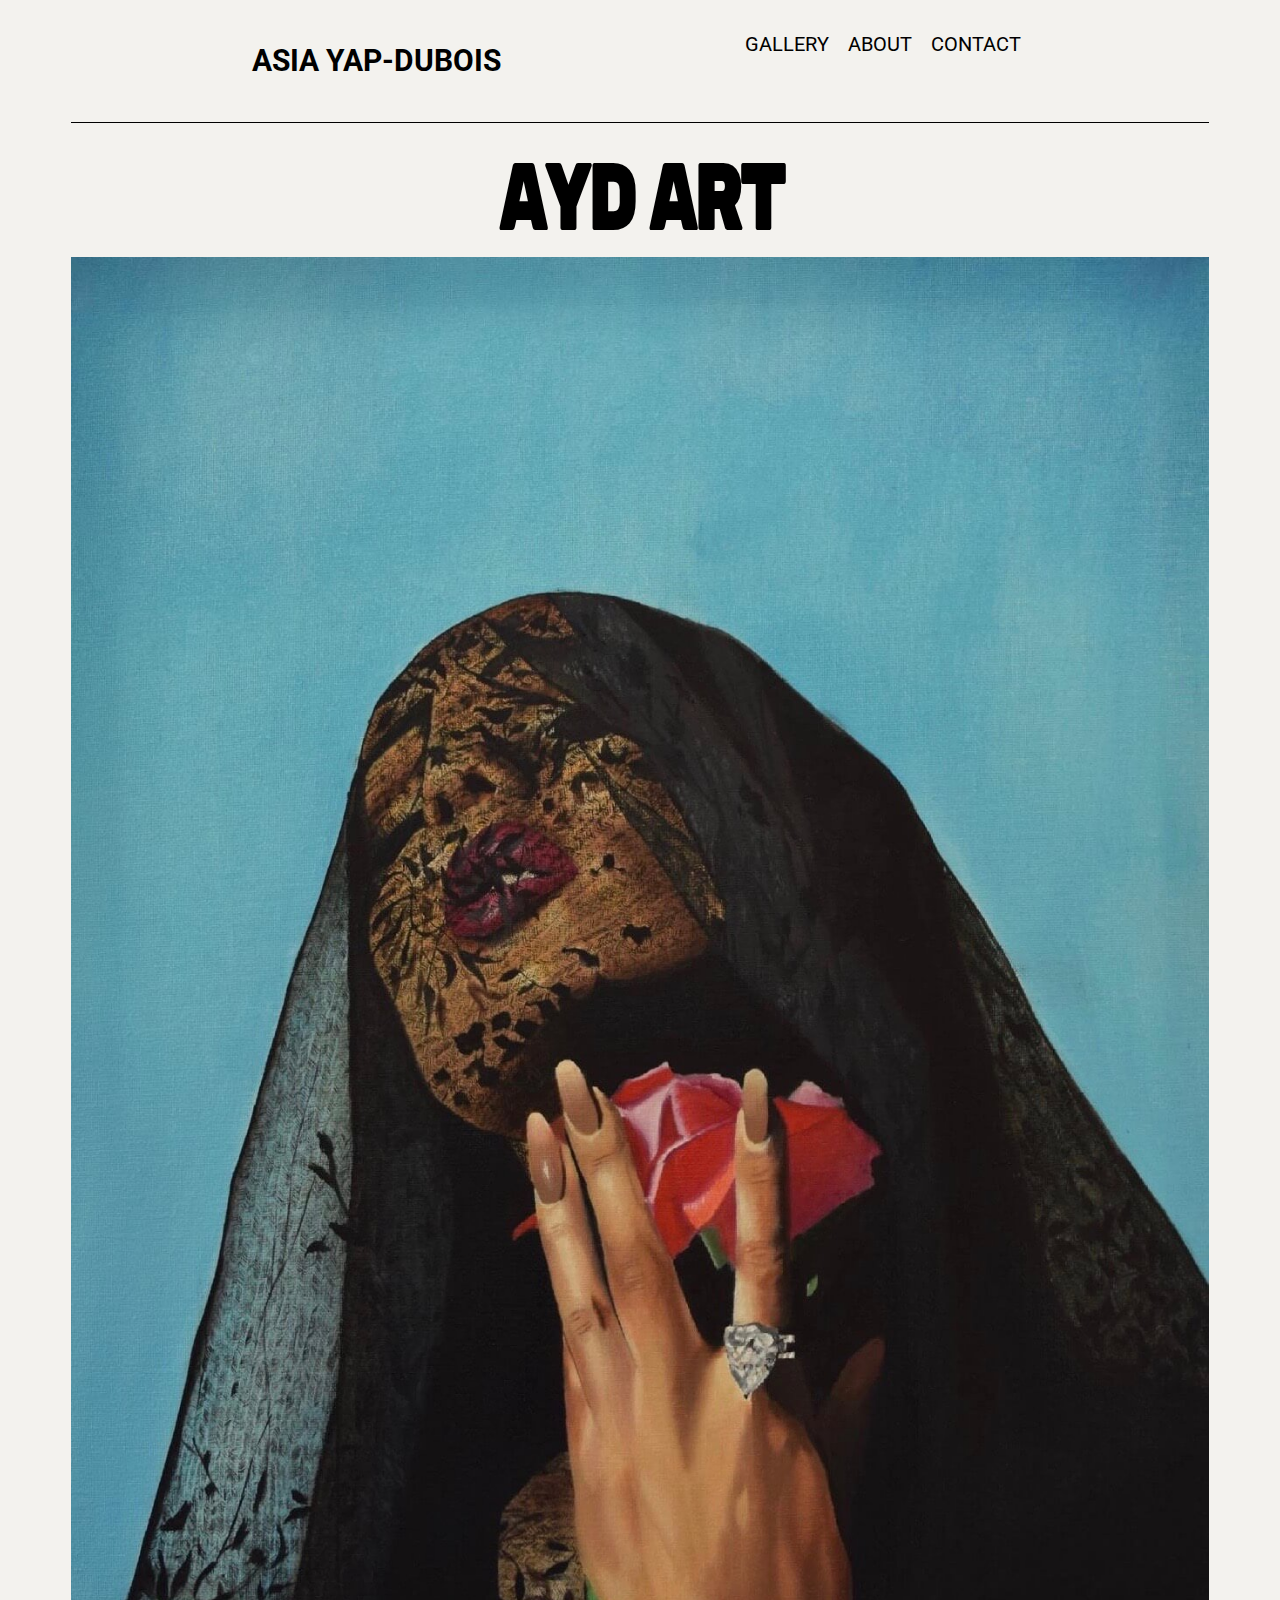
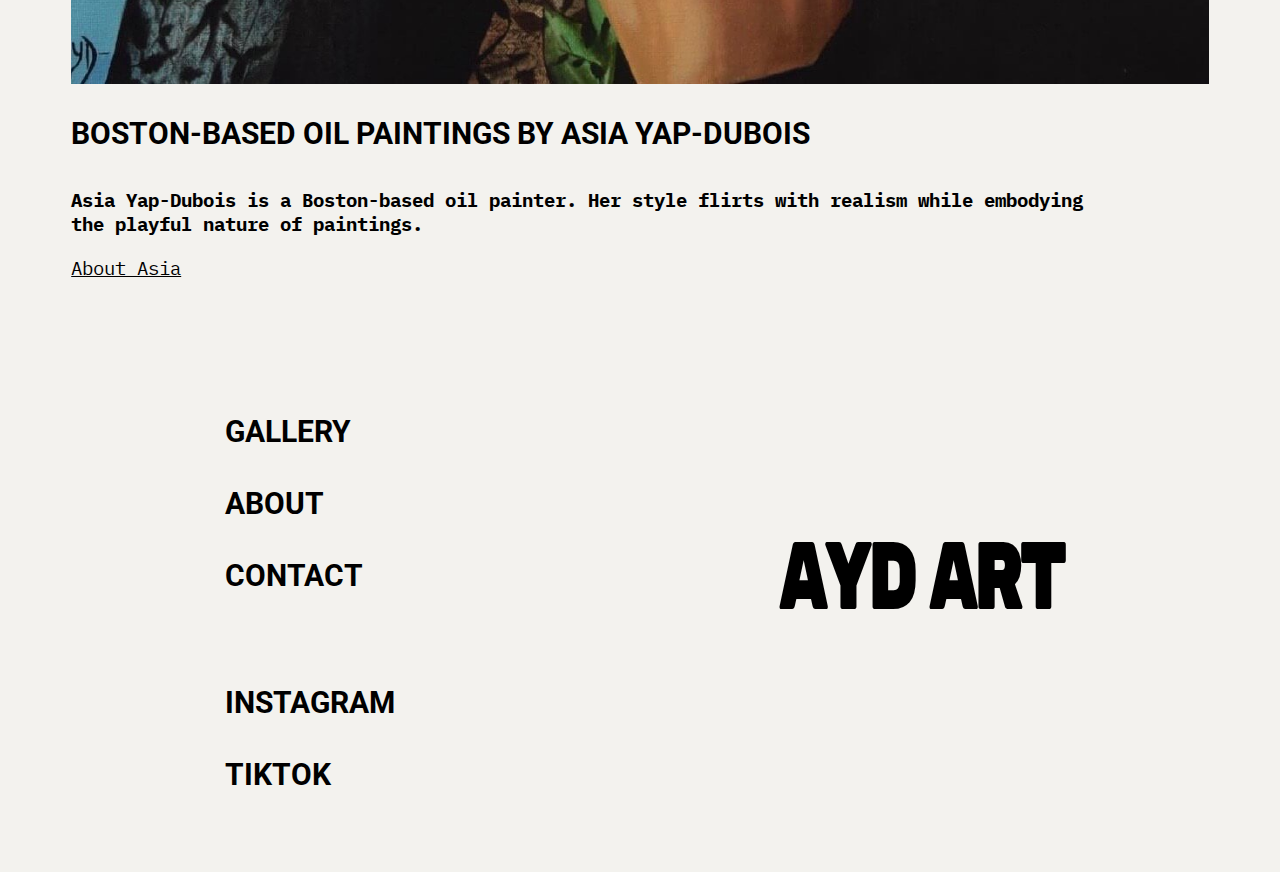
==== index.html @ 94096831 "Changes to font in about section" ====
<!doctype html>
<html class="no-js" lang="">

<head>
  <meta charset="utf-8">
  <title></title>
  <meta name="description" content="">
  <meta name="viewport" content="width=device-width, initial-scale=1">

  <meta property="og:title" content="">
  <meta property="og:type" content="">
  <meta property="og:url" content="">
  <meta property="og:image" content="">

  <link rel="icon" href="/favicon.ico" sizes="any">
  <link rel="icon" href="/icon.svg" type="image/svg+xml">
  <link rel="apple-touch-icon" href="icon.png">

  <link rel="stylesheet" href="css/normalize.css">
  <link rel="stylesheet" href="css/style.css">

  <link rel="manifest" href="site.webmanifest">
  <meta name="theme-color" content="#fafafa">

  <link rel="preconnect" href="https://fonts.googleapis.com">
  <link rel="preconnect" href="https://fonts.gstatic.com" crossorigin>
  <link
    href="https://fonts.googleapis.com/css2?family=Alata&family=IBM+Plex+Mono:wght@200&family=Nunito+Sans&family=Open+Sans&family=Roboto:wght@300&family=Rubik+Mono+One&family=Stint+Ultra+Expanded&display=swap"
    rel="stylesheet">
</head>

<body>

  <!-- HEADER CONTENT -->

  <header>
    <div class="content-wrapper">
      <div class="header-left">
        <h1>
          <a href="index.html">Asia Yap-Dubois</a>
        </h1>
      </div>
      <div class="header-right">
        <nav>
          <ul>
            <li>
              <a href="gallery/index.html">Gallery</a>
            </li>
            <li>
              <a href="about/index.html">About</a> <!-- HIGHLIGHT THE PAGE IT'S ON-->
            </li>
            <li>
              <a href="contact/index.html">Contact</a>
            </li>
          </ul>
        </nav>
      </div>
    </div>
  </header>

  <!------ MAIN CONTENT -------------->
  <main>
    <section class="about">
      <div class="content-wrapper">
        <h2 class="title">AYD ART</h2>

        <div id="avatar" class="container">
          <img class="main art piece" src="./img/veiled woman.jpg" alt="painting of Veiled Woman">
        </div>
        <div id="about-section">
          <p class="about-me">Boston-based oil paintings by Asia Yap-Dubois</p>
          <h3 class="background-info">Asia Yap-Dubois is a Boston-based oil painter. Her style flirts with realism while
            embodying the
            playful nature of paintings.</h3>
          <a></a> <!---ADD LINK TO ABOUT SECTION-->
          <span>About Asia</span>
        </div>
      </div>
    </section>
  </main>

  <!------ FOOTER CONTENT ------->

  <footer>
    <div class="content-wrapper">

      <section id="connect">
        <div class="content-wrapper">
          <div class="footer-left">
            <p><a href="gallery/index.html">gallery</a></p>
            <p><a href="about/index.html">about</a></p>
            <p><a href="contact/index.html">contact</a></p>
          </div>
        </div>
        <div class="content-wrapper">
          <div class="footer-right">
            <p><a href="">instagram</a></p>
            <p><a href="">tiktok</a></p>
          </div>
        </div>
    </div>
    </section>
    </div>

    <section class="footer-title">
      <h2>AYD ART</h2>
    </section>
  </footer>


  <script src="js/app.js"></script>

</body>

</html>
---- css/style.css ----
/*! HTML5 Boilerplate v8.0.0 | MIT License | https://html5boilerplate.com/ */

/* main.css 3.0.0 | MIT License | https://github.com/h5bp/main.css#readme */
/*
 * What follows is the result of much research on cross-browser styling.
 * Credit left inline and big thanks to Nicolas Gallagher, Jonathan Neal,
 * Kroc Camen, and the H5BP dev community and team.
 */

/* ==========================================================================
   Base styles: opinionated defaults
   ========================================================================== */

html {
  color: #222;
  font-size: 1em;
  line-height: 1.4;
}

/*
 * Remove text-shadow in selection highlight:
 * https://twitter.com/miketaylr/status/12228805301
 *
 * Customize the background color to match your design.
 */

::-moz-selection {
  background: #b3d4fc;
  text-shadow: none;
}

::selection {
  background: #b3d4fc;
  text-shadow: none;
}

/*
 * A better looking default horizontal rule
 */

hr {
  display: block;
  height: 1px;
  border: 0;
  border-top: 1px solid #ccc;
  margin: 1em 0;
  padding: 0;
}

/*
 * Remove the gap between audio, canvas, iframes,
 * images, videos and the bottom of their containers:
 * https://github.com/h5bp/html5-boilerplate/issues/440
 */

audio,
canvas,
iframe,
img,
svg,
video {
  vertical-align: middle;
}

/*
 * Remove default fieldset styles.
 */

fieldset {
  border: 0;
  margin: 0;
  padding: 0;
}

/*
 * Allow only vertical resizing of textareas.
 */

textarea {
  resize: vertical;
}

/* ==========================================================================

/* ----------------------- GENERAL STYLES ----------------------- */

html {
  font-size: 16px;
  background-color: #F3F2EE;
}

body {
  font-family: "Roboto", sans-serif;
  color: #000000;
  font-size: 1.25em;
  text-align: left;
}

ul,
ol {
  list-style-type: none;
  margin: 0;
  padding: 0;
  text-transform: uppercase;
}


a {
  color: #000000;
  text-decoration: none;
}

h1 {
  font-family: "Roboto", sans-serif;
  font-size: 1.5em;
  text-transform: uppercase;

}

h2 {
  font-family: "Rubik mono one", sans-serif;
  font-size: 3em;
  font-weight: 400;
  text-transform: uppercase;
  letter-spacing: -.10em;
  word-spacing: -.5em;
  margin: 0;
  transform: scale(1, 1.6);
}

p {
  font-family: "Roboto", sans-serif;
  font-size: 1.5em;
  text-transform: uppercase;
  font-weight:bold;
}

h3 {
  font-family: "IBM Plex Mono", sans-serif;
  line-height: 1.285em;
  font-size: .95em;
}

span {
  font-family: "IBM Plex Mono", sans-serif;
  line-height: 1.285em;
  font-size: .95em;
  text-decoration: underline;
}

img {
  width: 100%;
}

.content-wrapper {
  width: 90%;
  margin: 0px 0px;
}


/* ----------------------- Base Header - Footer STYLES ----------------------- */

header,
footer {
  display: flex;
  justify-content: space-between;
  align-items: center;
}

header {
  margin: 20px 0px;
}

header .content-wrapper {
  display: flex;
  justify-content: space-around;
  flex-wrap: wrap;
  width: 80%;
  margin: 0px auto;
}

.header-right ul {
  margin: .5em 0 .5em 0;
  text-align: center;
  font-size: 1em;
}

.header-right li {
  display: inline;
}

.header-right a {
  display: inline-block;
  padding: 0px 7px;
}

.header-right a:hover {
  cursor: pointer;
  padding: 10px 20px;
  text-decoration: overline;
}

footer {
  padding: 16px 0;
  margin-bottom: 30px;
}

footer .content-wrapper {
  display: flex;
  justify-content: space-evenly;
  flex-wrap: nowrap;
  width: 80%;
  margin: 25px auto 0 auto;
}

.footer-left ul {
  margin: 1em 0 .5em 0;
  text-align: center;
  font-size: 1.25em;
}

.footer-left a {
  padding: 20px 20px;
}

.footer-left a:hover {
  cursor: pointer;
  padding: 20px 20px;
  text-decoration: overline;
}

.footer-right ul {
  margin: 1em 0 .5em 0;
  text-align: center;
  font-size: 1.25em;
}

.footer-right a {
  padding: 20px 20px;
}

.footer-right a:hover {
  cursor: pointer;
  padding: 20px 20px;
  text-decoration: overline;
}

.footer-title {
  width: 100%;
  flex-wrap: nowrap;
  display: flex;
  justify-content: space-around;
}

/************* MOBILE STYLES*********/

.about .content-wrapper {
  width: 90%;
  display: flex;
  flex-wrap: wrap;
  margin: 0px auto;
  padding: 20px 0px;
  border-top: 1.75px solid black;
}

.about .title {
  padding: 15px 0px;
  margin: 0 auto;
}

#about-section {
  width: 90%;
  display: flex;
  justify-content: flex-start;
  flex-wrap: wrap;
  padding: 15px 0px;
}

.about-me {
  margin: 0px auto;
  padding: 20px 0px;
  line-height: 30px;
  text-align: left;
  width: 100%;
}

/************* MOBILE - GALLERY - STYLES*********/

/************* MOBILE - ABOUT - STYLES*********/

/************* MOBILE - CONTACT - STYLES*********/










/* ==========================================================================
   Helper classes
   ========================================================================== */

/*
 * Hide visually and from screen readers
 */

.hidden,
[hidden] {
  display: none !important;
}

/*
 * Hide only visually, but have it available for screen readers:
 * https://snook.ca/archives/html_and_css/hiding-content-for-accessibility
 *
 * 1. For long content, line feeds are not interpreted as spaces and small width
 *    causes content to wrap 1 word per line:
 *    https://medium.com/@jessebeach/beware-smushed-off-screen-accessible-text-5952a4c2cbfe
 */

.visually-hidden {
  border: 0;
  clip: rect(0, 0, 0, 0);
  height: 1px;
  margin: -1px;
  overflow: hidden;
  padding: 0;
  position: absolute;
  white-space: nowrap;
  width: 1px;
  /* 1 */
}

/*
 * Extends the .visually-hidden class to allow the element
 * to be focusable when navigated to via the keyboard:
 * https://www.drupal.org/node/897638
 */

.visually-hidden.focusable:active,
.visually-hidden.focusable:focus {
  clip: auto;
  height: auto;
  margin: 0;
  overflow: visible;
  position: static;
  white-space: inherit;
  width: auto;
}

/*
 * Hide visually and from screen readers, but maintain layout
 */

.invisible {
  visibility: hidden;
}

/*
 * Clearfix: contain floats
 *
 * The use of `table` rather than `block` is only necessary if using
 * `::before` to contain the top-margins of child elements.
 */

.clearfix::before,
.clearfix::after {
  content: "";
  display: table;
}

.clearfix::after {
  clear: both;
}

/* ==========================================================================
   EXAMPLE Media Queries for Responsive Design.
   These examples override the primary ('mobile first') styles.
   Modify as content requires.
   ========================================================================== */


/************************** TABLET STYLES****************************/
@media only screen and (min-width: 768px) {


  /************* TABLET - GALLERY - STYLES*********/

  /************* TABLET - ABOUT - STYLES*********/

  /************* TABLET - CONTACT - STYLES*********/

}

/************************** DESKTOP STYLES****************************/
@media only screen and (min-width: 1200px) {

  .header-right {
    display: inline;
    /* Display icons for desktop */

  }

  /************* DESKTOP - GALLERY - STYLES*********/

  /************* DESKTOP - ABOUT - STYLES*********/

  /************* DESKTOP - CONTACT - STYLES*********/

}

/* ==========================================================================
   Print styles.
   Inlined to avoid the additional HTTP request:
   https://www.phpied.com/delay-loading-your-print-css/
   ========================================================================== */

@media print {

  *,
  *::before,
  *::after {
    background: #fff !important;
    color: #000 !important;
    /* Black prints faster */
    box-shadow: none !important;
    text-shadow: none !important;
  }

  a,
  a:visited {
    text-decoration: underline;
  }

  a[href]::after {
    content: " (" attr(href) ")";
  }

  abbr[title]::after {
    content: " (" attr(title) ")";
  }

  /*
   * Don't show links that are fragment identifiers,
   * or use the `javascript:` pseudo protocol
   */
  a[href^="#"]::after,
  a[href^="javascript:"]::after {
    content: "";
  }

  pre {
    white-space: pre-wrap !important;
  }

  pre,
  blockquote {
    border: 1px solid #999;
    page-break-inside: avoid;
  }

  tr,
  img {
    page-break-inside: avoid;
  }

  p,
  h2,
  h3 {
    orphans: 3;
    widows: 3;
  }

  h2,
  h3 {
    page-break-after: avoid;
  }
}
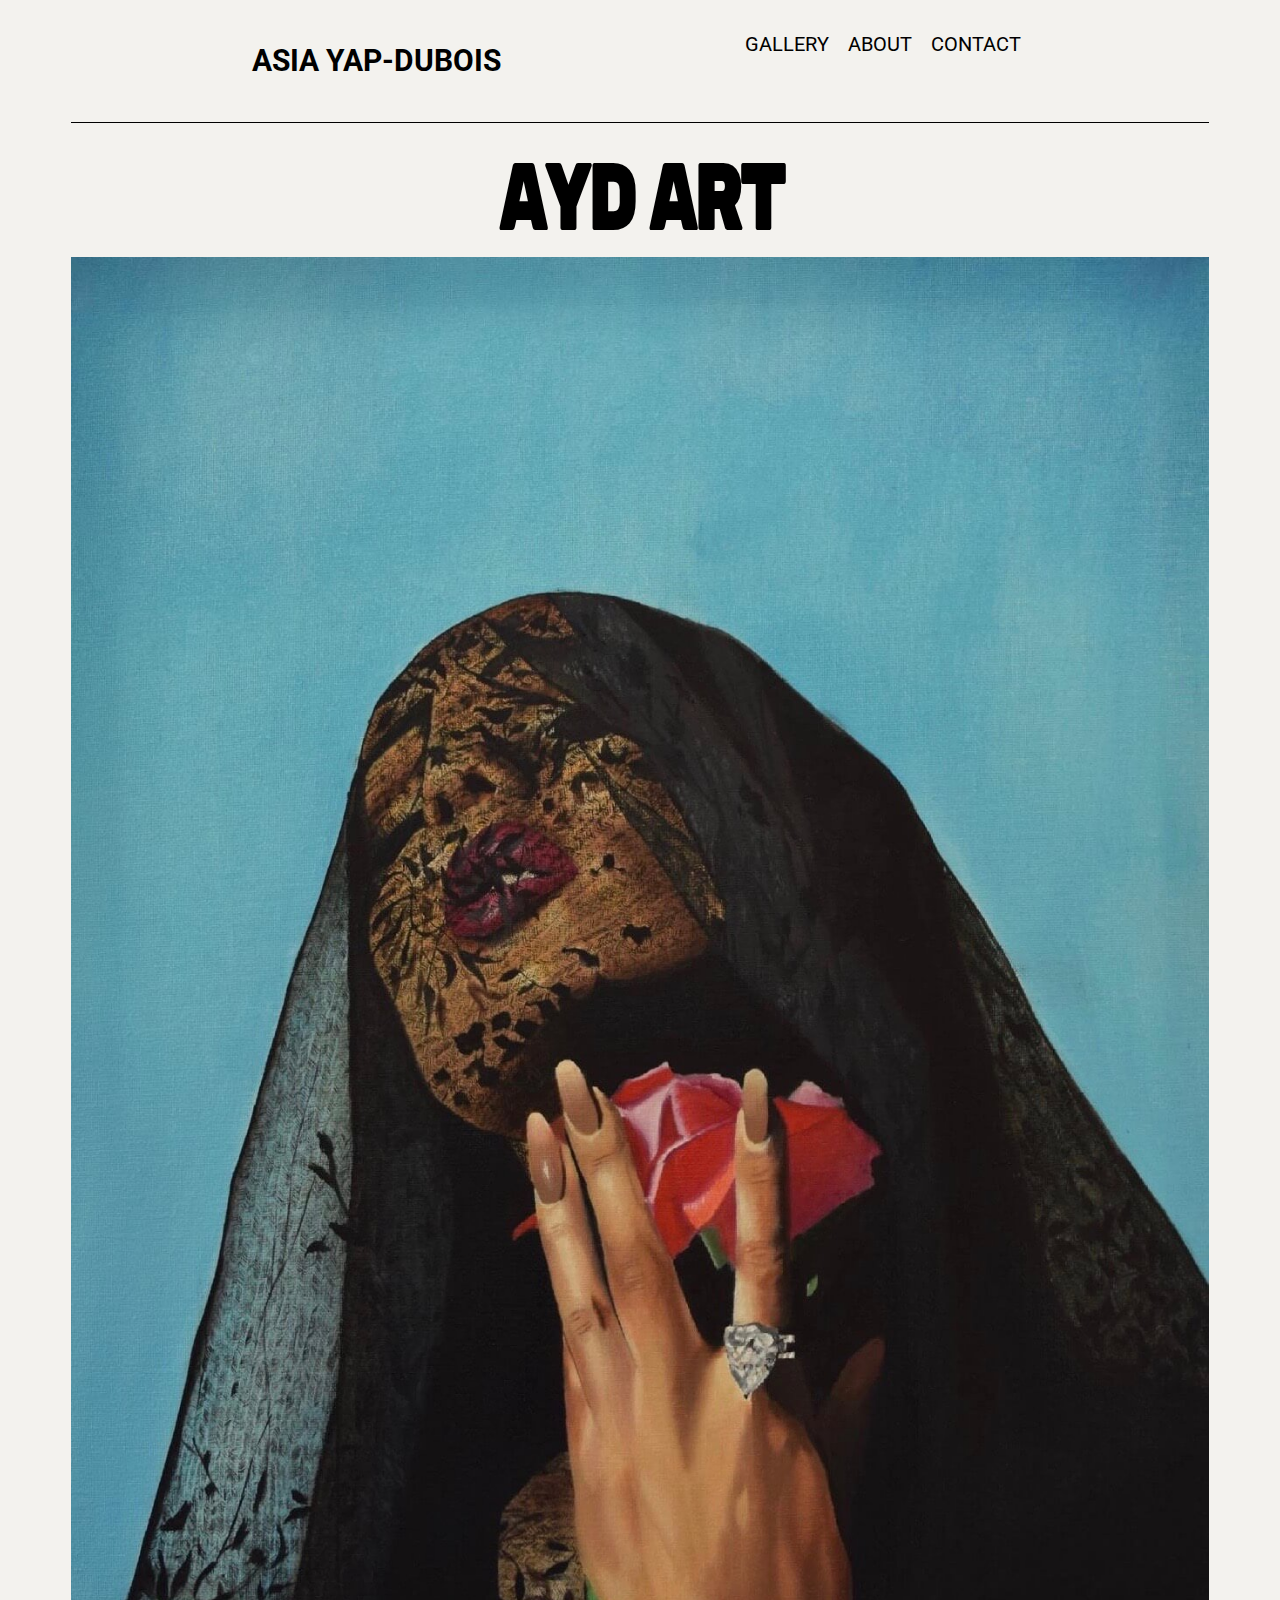
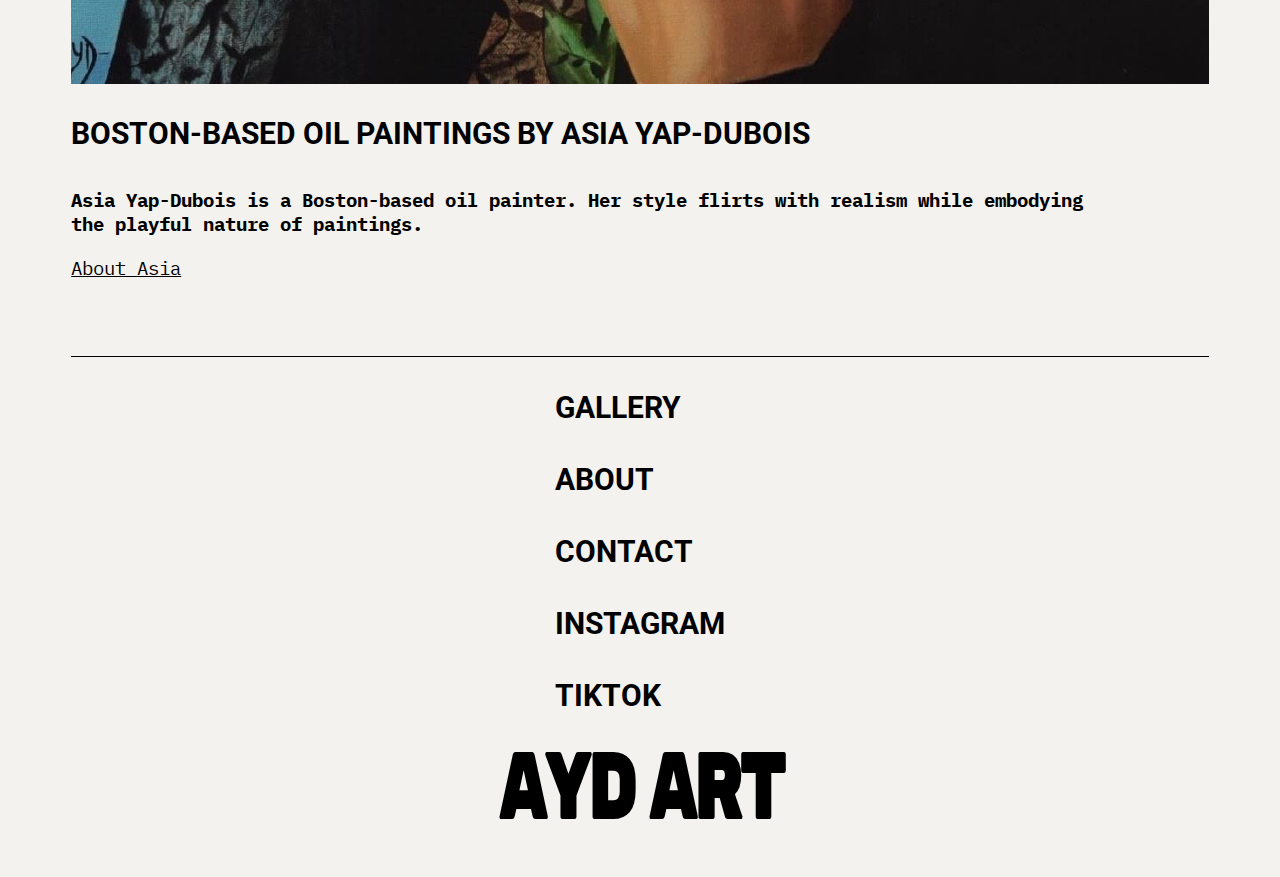
==== commit 2da13f00: "changed to footer css" ====
--- a/index.html
+++ b/index.html
@@ -85,14 +85,14 @@
     <div class="content-wrapper">
 
       <section id="connect">
-        <div class="content-wrapper">
+        <div class="bottom-nav">
           <div class="footer-left">
             <p><a href="gallery/index.html">gallery</a></p>
             <p><a href="about/index.html">about</a></p>
             <p><a href="contact/index.html">contact</a></p>
           </div>
         </div>
-        <div class="content-wrapper">
+        <div class="bottom-nav">
           <div class="footer-right">
             <p><a href="">instagram</a></p>
             <p><a href="">tiktok</a></p>
--- a/css/style.css
+++ b/css/style.css
@@ -160,13 +160,6 @@
 
 /* ----------------------- Base Header - Footer STYLES ----------------------- */
 
-header,
-footer {
-  display: flex;
-  justify-content: space-between;
-  align-items: center;
-}
-
 header {
   margin: 20px 0px;
 }
@@ -203,14 +196,17 @@
 footer {
   padding: 16px 0;
   margin-bottom: 30px;
+
 }
 
 footer .content-wrapper {
   display: flex;
-  justify-content: space-evenly;
-  flex-wrap: nowrap;
-  width: 80%;
+  justify-content: space-around;
+  flex-wrap: wrap;
+  width: 90%;
   margin: 25px auto 0 auto;
+  border-top: 1.75px solid black;
+
 }
 
 .footer-left ul {
@@ -283,6 +279,8 @@
   text-align: left;
   width: 100%;
 }
+
+
 
 /************* MOBILE - GALLERY - STYLES*********/
 
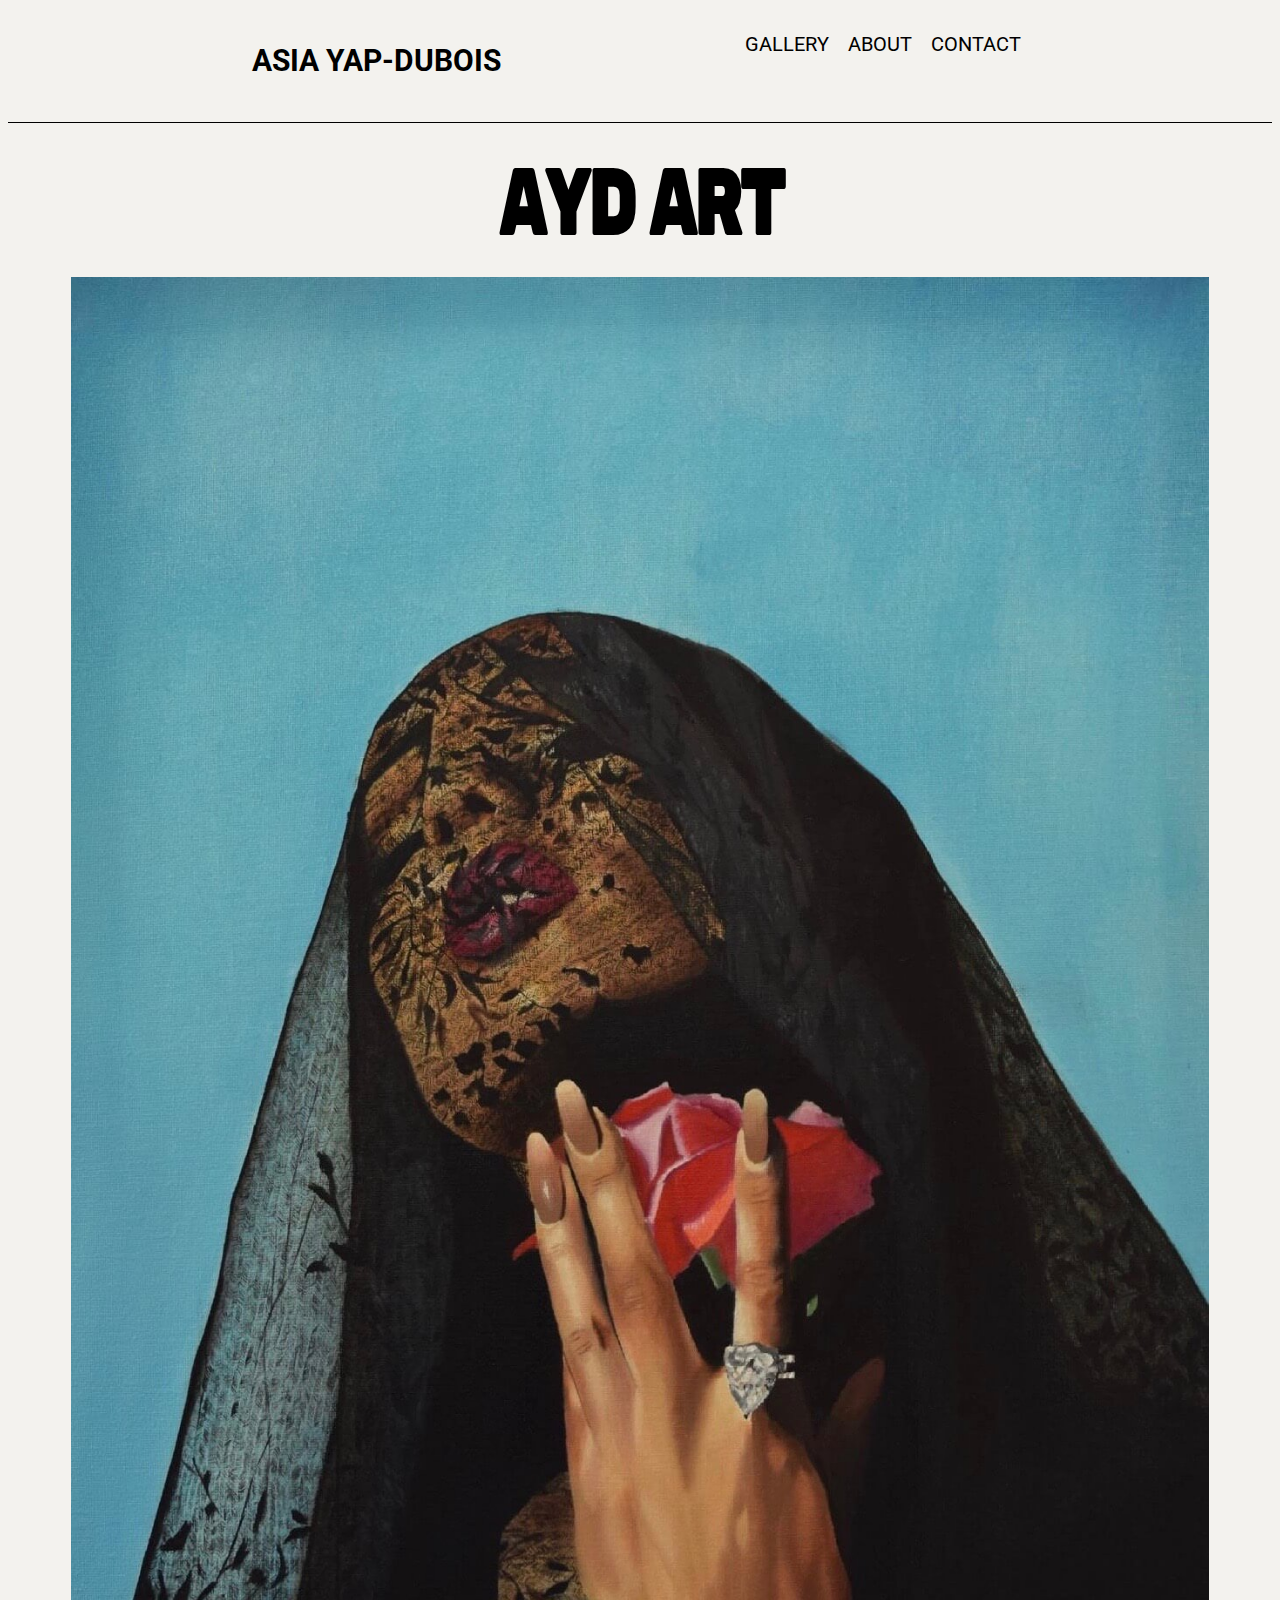
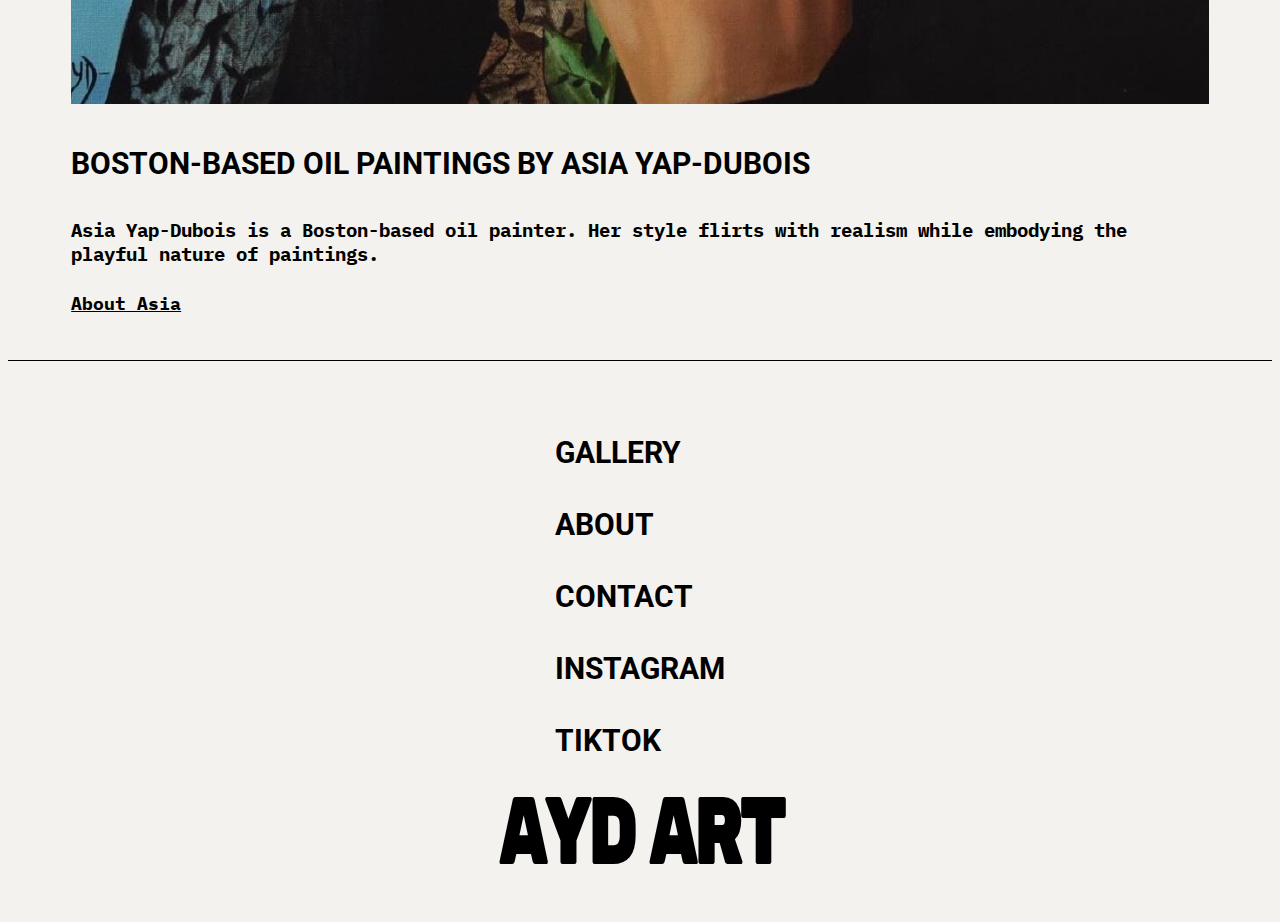
==== commit dc69647d: "Edited main page in html and css" ====
--- a/index.html
+++ b/index.html
@@ -70,10 +70,9 @@
         <div id="about-section">
           <p class="about-me">Boston-based oil paintings by Asia Yap-Dubois</p>
           <h3 class="background-info">Asia Yap-Dubois is a Boston-based oil painter. Her style flirts with realism while
-            embodying the
-            playful nature of paintings.</h3>
-          <a></a> <!---ADD LINK TO ABOUT SECTION-->
-          <span>About Asia</span>
+            embodying the playful nature of paintings.<br>
+            <br><a href="about/index.html"><span>About Asia</span></a>
+          </h3>
         </div>
       </div>
     </section>
--- a/css/style.css
+++ b/css/style.css
@@ -104,7 +104,6 @@
   text-transform: uppercase;
 }
 
-
 a {
   color: #000000;
   text-decoration: none;
@@ -114,7 +113,6 @@
   font-family: "Roboto", sans-serif;
   font-size: 1.5em;
   text-transform: uppercase;
-
 }
 
 h2 {
@@ -132,7 +130,7 @@
   font-family: "Roboto", sans-serif;
   font-size: 1.5em;
   text-transform: uppercase;
-  font-weight:bold;
+  font-weight: bold;
 }
 
 h3 {
@@ -157,11 +155,11 @@
   margin: 0px 0px;
 }
 
-
 /* ----------------------- Base Header - Footer STYLES ----------------------- */
 
 header {
   margin: 20px 0px;
+  border-bottom: 1.75px solid black;
 }
 
 header .content-wrapper {
@@ -169,6 +167,7 @@
   justify-content: space-around;
   flex-wrap: wrap;
   width: 80%;
+  padding-bottom: 20px;
   margin: 0px auto;
 }
 
@@ -189,14 +188,14 @@
 
 .header-right a:hover {
   cursor: pointer;
-  padding: 10px 20px;
+  padding: 0px 7px;
   text-decoration: overline;
 }
 
 footer {
   padding: 16px 0;
   margin-bottom: 30px;
-
+  border-top: 1.75px solid black;
 }
 
 footer .content-wrapper {
@@ -205,8 +204,6 @@
   flex-wrap: wrap;
   width: 90%;
   margin: 25px auto 0 auto;
-  border-top: 1.75px solid black;
-
 }
 
 .footer-left ul {
@@ -252,24 +249,21 @@
 
 .about .content-wrapper {
   width: 90%;
-  display: flex;
-  flex-wrap: wrap;
   margin: 0px auto;
-  padding: 20px 0px;
-  border-top: 1.75px solid black;
 }
 
 .about .title {
-  padding: 15px 0px;
-  margin: 0 auto;
+  margin: 10px 0;
+  padding: 20px 0;
+  text-align: center;
 }
 
 #about-section {
-  width: 90%;
+  width: 100%;
   display: flex;
   justify-content: flex-start;
   flex-wrap: wrap;
-  padding: 15px 0px;
+  padding: 25px 0px;
 }
 
 .about-me {
@@ -279,6 +273,7 @@
   text-align: left;
   width: 100%;
 }
+
 
 
 
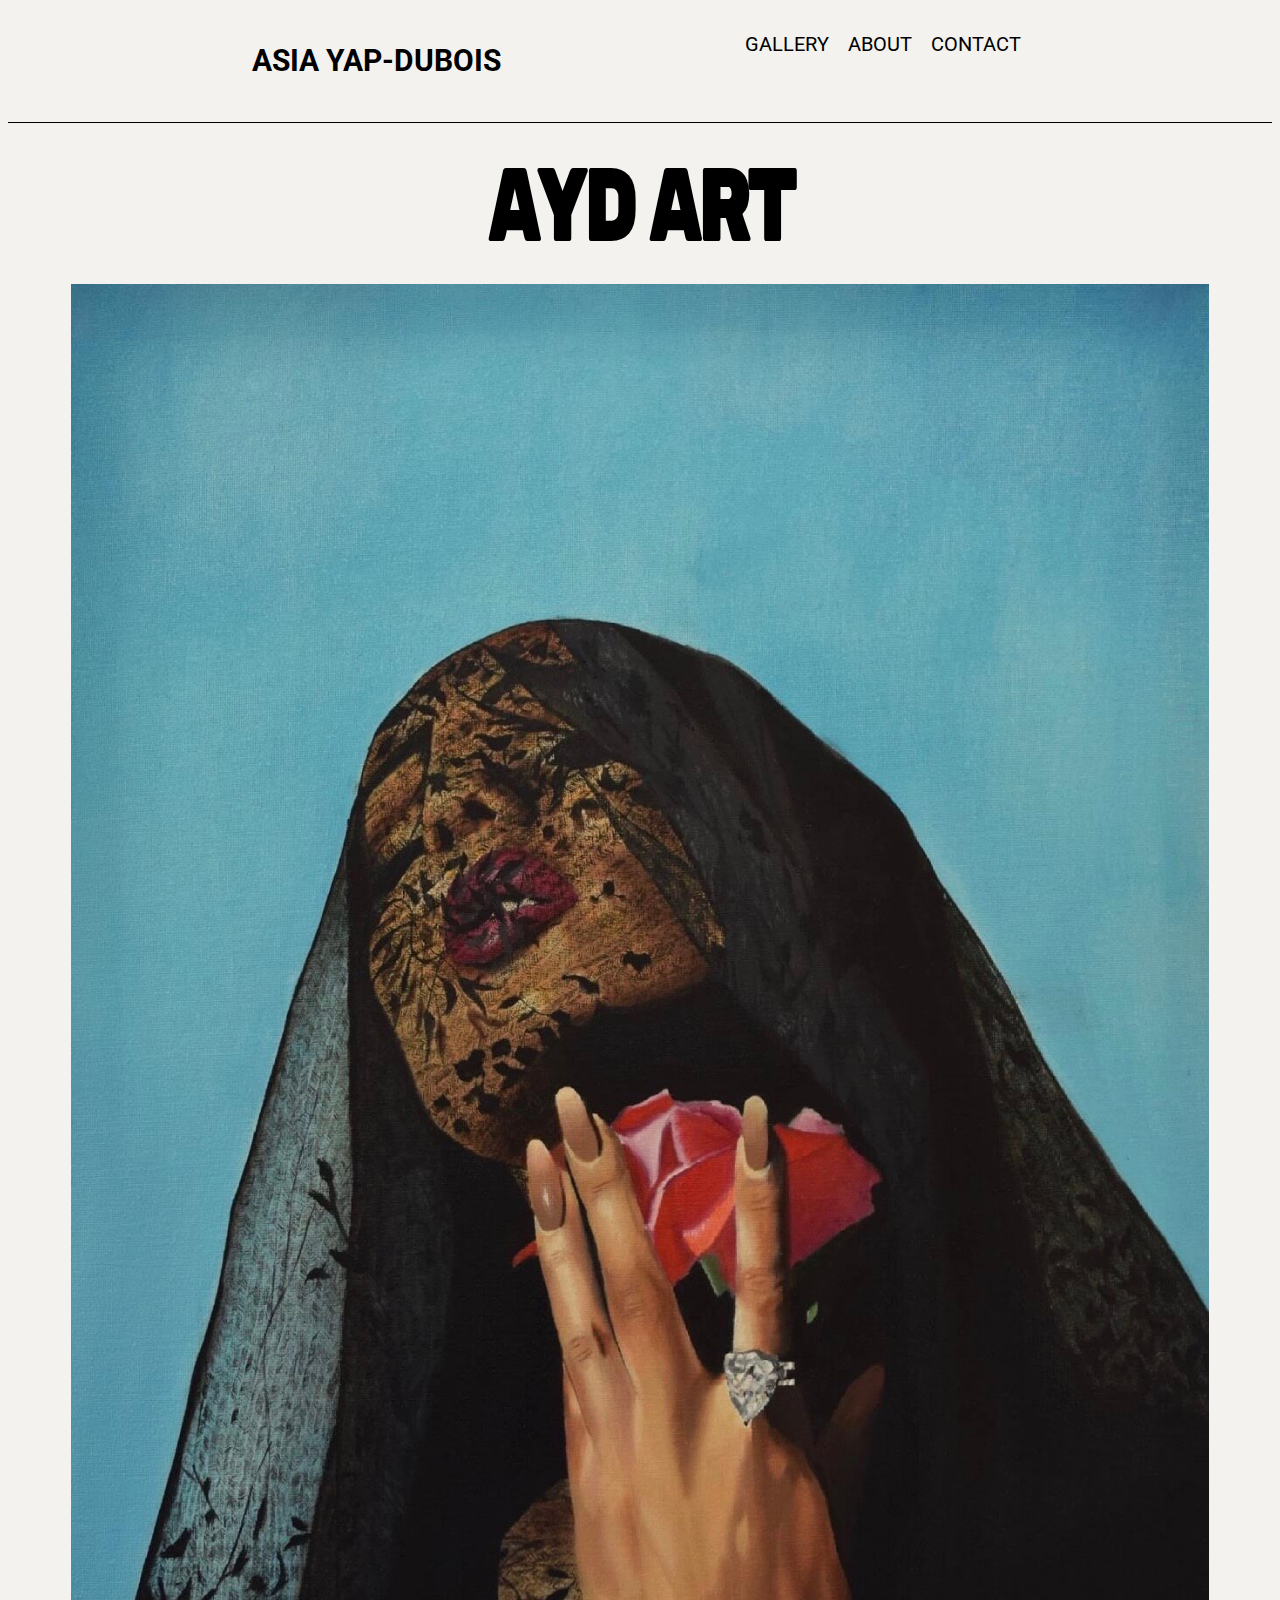
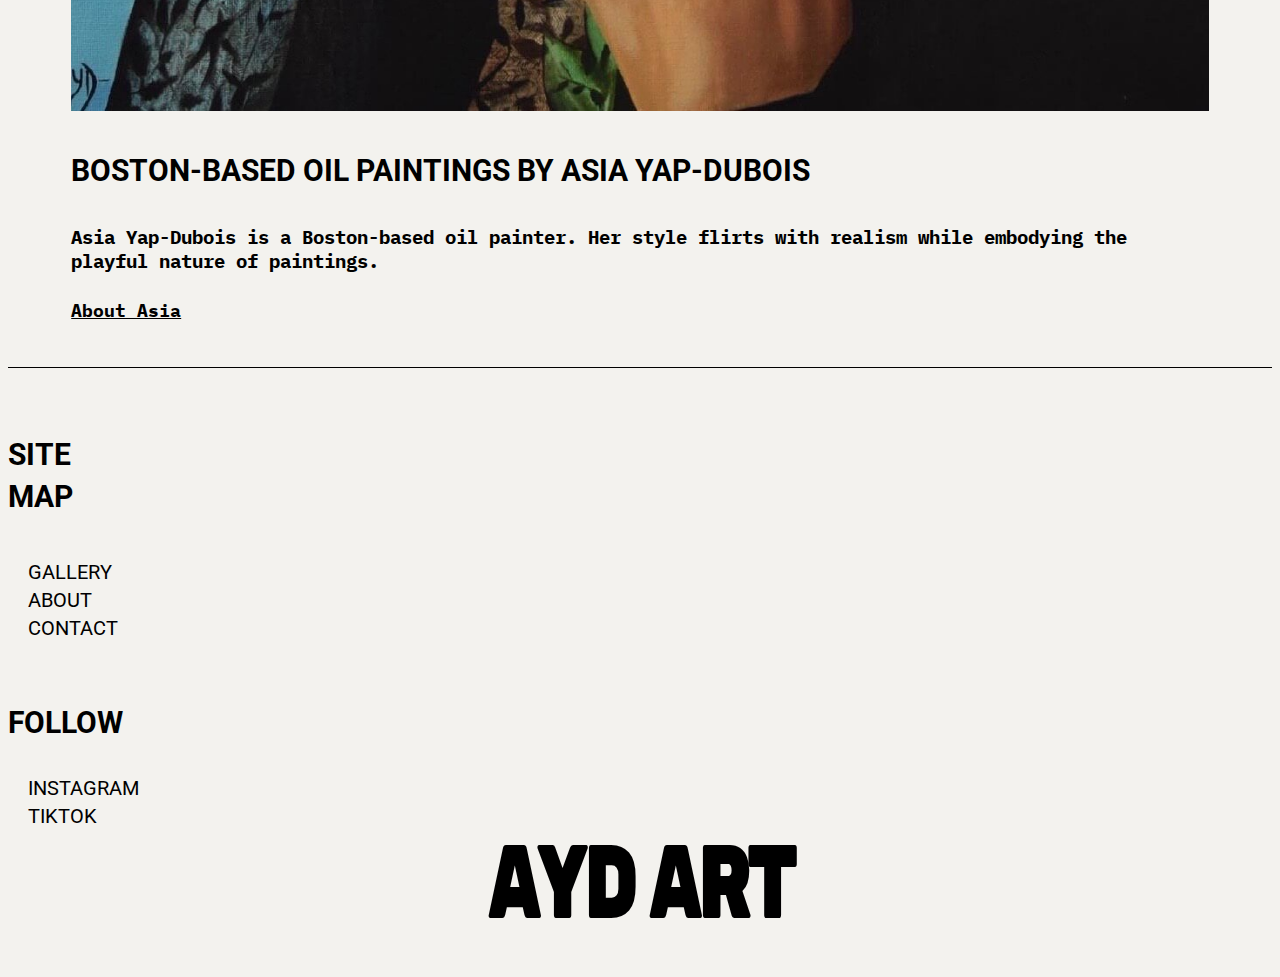
==== commit 0438efda: "Changes to footer in html and css" ====
--- a/index.html
+++ b/index.html
@@ -86,15 +86,31 @@
       <section id="connect">
         <div class="bottom-nav">
           <div class="footer-left">
-            <p><a href="gallery/index.html">gallery</a></p>
-            <p><a href="about/index.html">about</a></p>
-            <p><a href="contact/index.html">contact</a></p>
+            <p>Site Map</p>
+            <ul>
+              <li>
+                <a href="gallery/index.html">gallery</a>
+              </li>
+              <li>
+                <a href="about/index.html">about</a>
+              </li>
+              <li>
+                <a href="contact/index.html">contact</a>
+              </li>
+            </ul>
           </div>
         </div>
         <div class="bottom-nav">
           <div class="footer-right">
-            <p><a href="">instagram</a></p>
-            <p><a href="">tiktok</a></p>
+            <p>Follow</p>
+            <ul>
+              <li>
+                <a href="">instagram</a>
+              </li>
+              <li>
+                <a href="">tiktok</a>
+              </li>
+            </ul>
           </div>
         </div>
     </div>
--- a/css/style.css
+++ b/css/style.css
@@ -117,7 +117,7 @@
 
 h2 {
   font-family: "Rubik mono one", sans-serif;
-  font-size: 3em;
+  font-size: 3.25em;
   font-weight: 400;
   text-transform: uppercase;
   letter-spacing: -.10em;
@@ -200,16 +200,21 @@
 
 footer .content-wrapper {
   display: flex;
-  justify-content: space-around;
+  width: 90%;
+  /* margin: 25px auto 0 auto; */
+}
+
+.footer-left {
+  display: flex;
   flex-wrap: wrap;
-  width: 90%;
-  margin: 25px auto 0 auto;
+  margin: 1em 0 .5em 0;
+  width: 45%;
 }
 
 .footer-left ul {
-  margin: 1em 0 .5em 0;
-  text-align: center;
-  font-size: 1.25em;
+  margin: .5em 0 .5em 0;
+  text-align: left;
+  font-size: 1em;
 }
 
 .footer-left a {
@@ -222,10 +227,16 @@
   text-decoration: overline;
 }
 
+.footer-right {
+  display: flex;
+  flex-wrap: wrap;
+  margin: 1em 0 .5em 0;
+  width: 45%;
+}
+
 .footer-right ul {
-  margin: 1em 0 .5em 0;
-  text-align: center;
-  font-size: 1.25em;
+  text-align: left;
+  font-size: 1em;
 }
 
 .footer-right a {
@@ -247,6 +258,8 @@
 
 /************* MOBILE STYLES*********/
 
+/* ----- About ----- */
+
 .about .content-wrapper {
   width: 90%;
   margin: 0px auto;
@@ -256,6 +269,10 @@
   margin: 10px 0;
   padding: 20px 0;
   text-align: center;
+}
+
+#avatar .container {
+  width: 100%;
 }
 
 #about-section {
@@ -273,7 +290,6 @@
   text-align: left;
   width: 100%;
 }
-
 
 
 
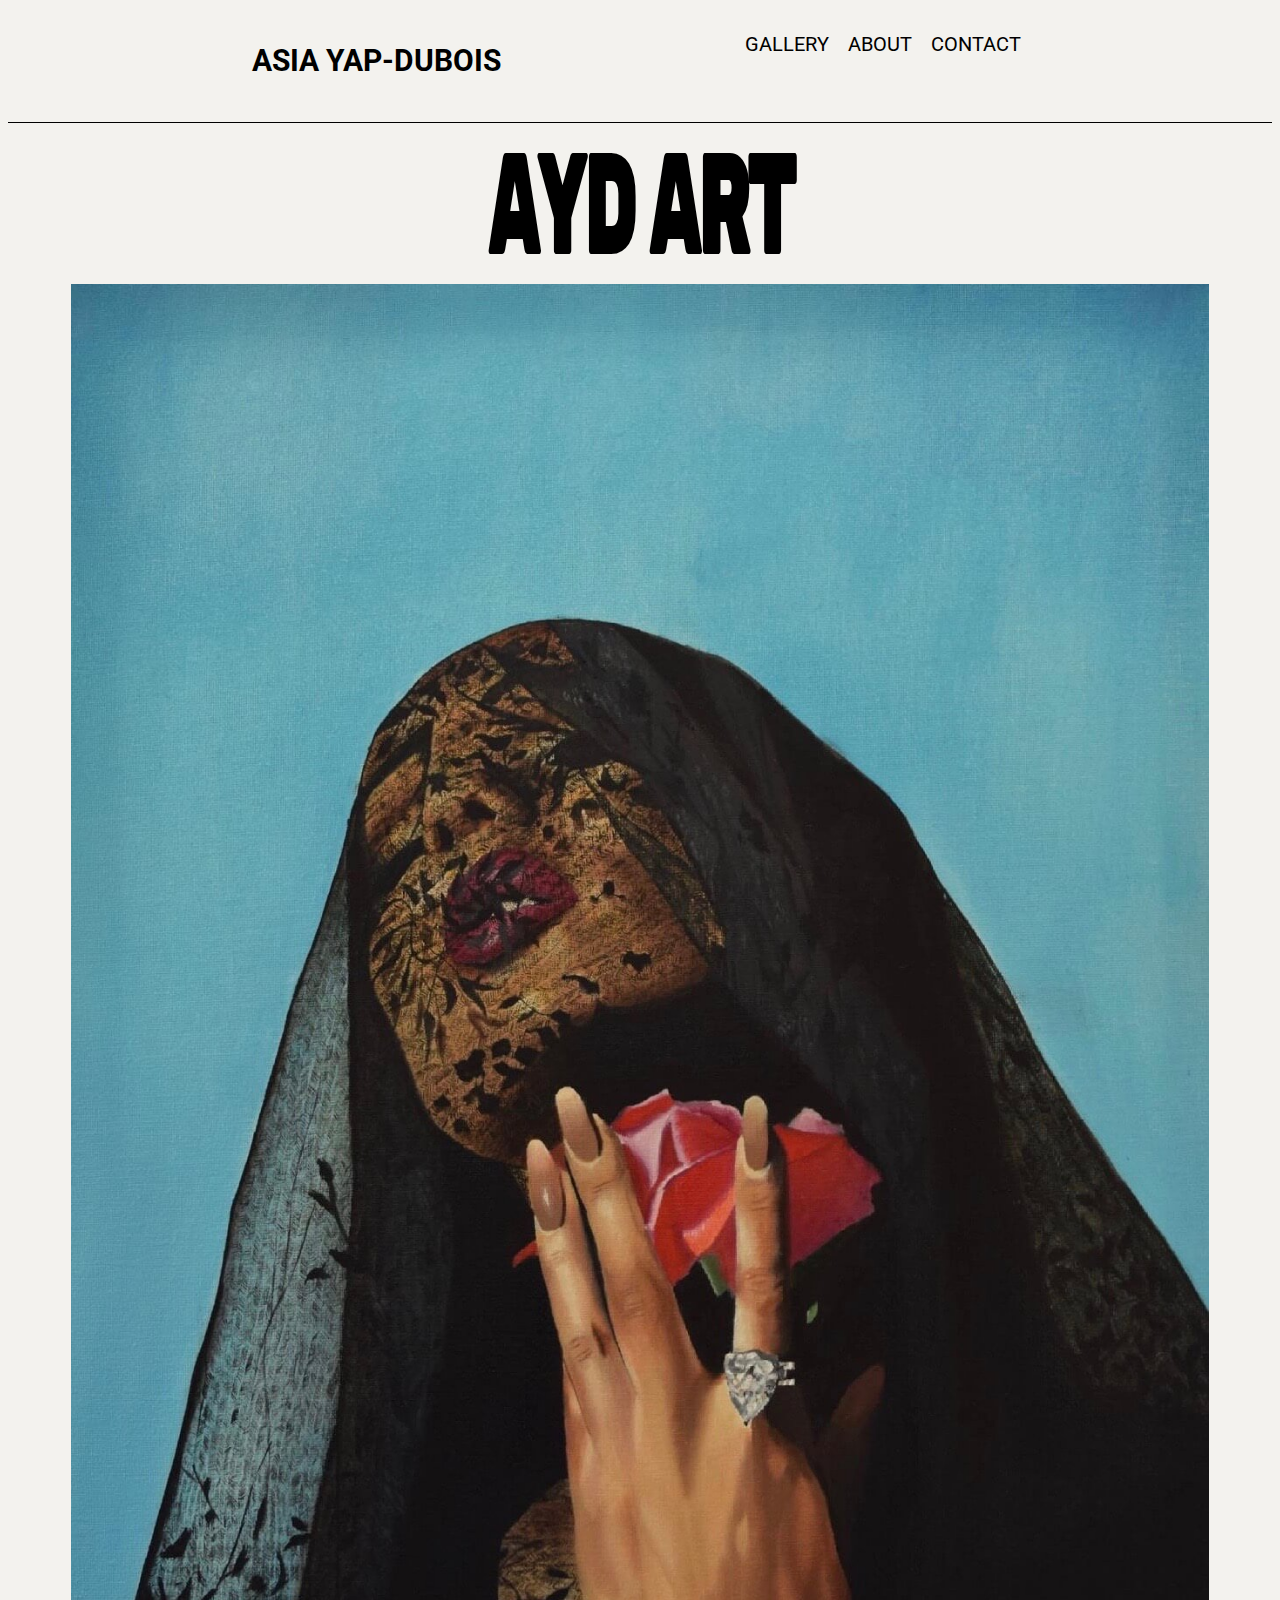
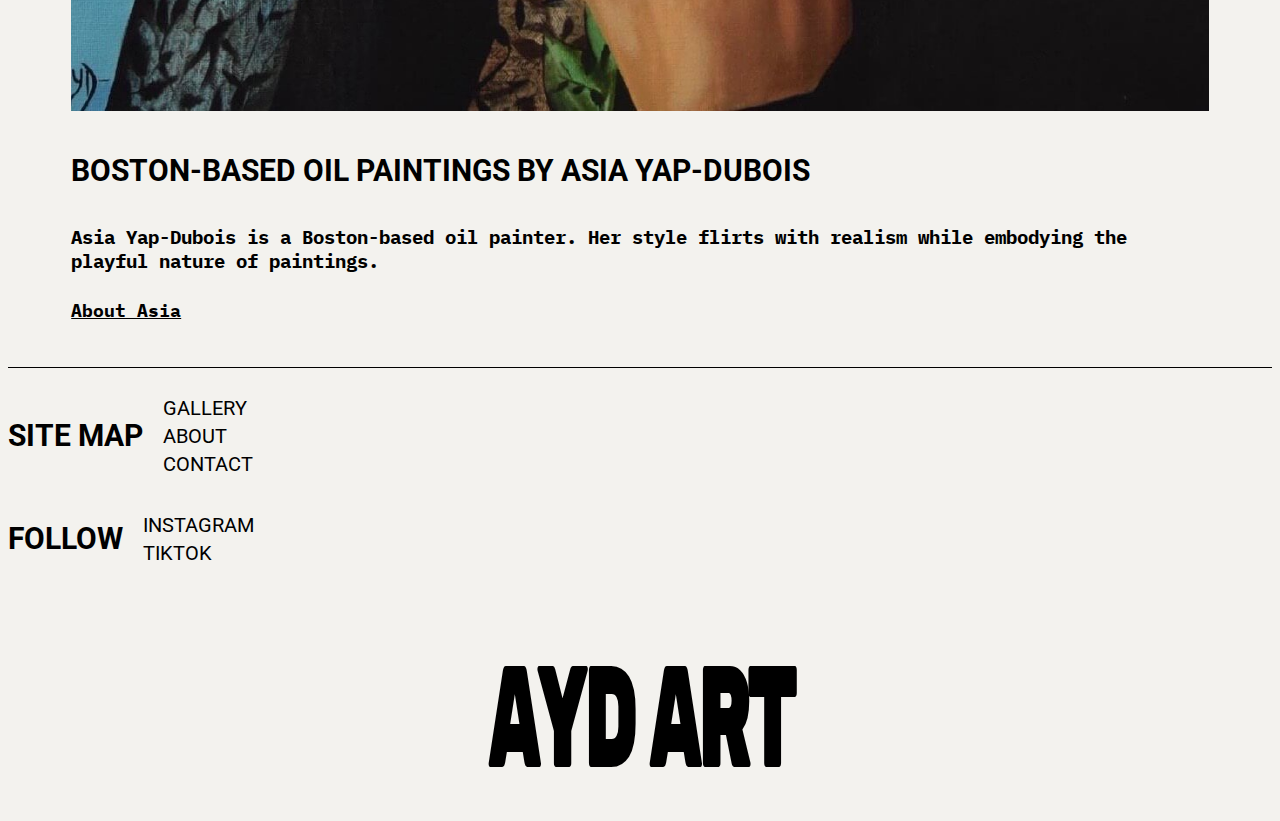
==== commit 43bcf441: "Restructured HTML" ====
--- a/index.html
+++ b/index.html
@@ -3,7 +3,7 @@
 
 <head>
   <meta charset="utf-8">
-  <title></title>
+  <title>AYD Art</title>
   <meta name="description" content="">
   <meta name="viewport" content="width=device-width, initial-scale=1">
 
@@ -58,7 +58,7 @@
     </div>
   </header>
 
-  <!------ MAIN CONTENT -------------->
+  <!------ MAIN CONTENT ------------>
   <main>
     <section class="about">
       <div class="content-wrapper">
@@ -76,50 +76,47 @@
         </div>
       </div>
     </section>
+
+    <section id="connect">
+      <div class="content-wrapper">
+
+        <div class="connect-left">
+          <p>Site Map</p>
+          <ul>
+            <li>
+              <a href="gallery/index.html">gallery</a>
+            </li>
+            <li>
+              <a href="about/index.html">about</a>
+            </li>
+            <li>
+              <a href="contact/index.html">contact</a>
+            </li>
+          </ul>
+        </div>
+
+        <div class="connect-right">
+          <p>Follow</p>
+          <ul>
+            <li>
+              <a href="">instagram</a>
+            </li>
+            <li>
+              <a href="">tiktok</a>
+            </li>
+          </ul>
+        </div>
+      </div>
+    </section>
+
   </main>
+
 
   <!------ FOOTER CONTENT ------->
 
   <footer>
-    <div class="content-wrapper">
-
-      <section id="connect">
-        <div class="bottom-nav">
-          <div class="footer-left">
-            <p>Site Map</p>
-            <ul>
-              <li>
-                <a href="gallery/index.html">gallery</a>
-              </li>
-              <li>
-                <a href="about/index.html">about</a>
-              </li>
-              <li>
-                <a href="contact/index.html">contact</a>
-              </li>
-            </ul>
-          </div>
-        </div>
-        <div class="bottom-nav">
-          <div class="footer-right">
-            <p>Follow</p>
-            <ul>
-              <li>
-                <a href="">instagram</a>
-              </li>
-              <li>
-                <a href="">tiktok</a>
-              </li>
-            </ul>
-          </div>
-        </div>
-    </div>
-    </section>
-    </div>
-
     <section class="footer-title">
       <h2>AYD ART</h2>
-    </section>
   </footer>
 
 
--- a/css/style.css
+++ b/css/style.css
@@ -121,9 +121,9 @@
   font-weight: 400;
   text-transform: uppercase;
   letter-spacing: -.10em;
-  word-spacing: -.5em;
+  word-spacing: -0.5em;
   margin: 0;
-  transform: scale(1, 1.6);
+  transform: scale(1, 2.2);
 }
 
 p {
@@ -192,66 +192,9 @@
   text-decoration: overline;
 }
 
-footer {
-  padding: 16px 0;
-  margin-bottom: 30px;
-  border-top: 1.75px solid black;
-}
-
-footer .content-wrapper {
-  display: flex;
-  width: 90%;
-  /* margin: 25px auto 0 auto; */
-}
-
-.footer-left {
-  display: flex;
-  flex-wrap: wrap;
-  margin: 1em 0 .5em 0;
-  width: 45%;
-}
-
-.footer-left ul {
-  margin: .5em 0 .5em 0;
-  text-align: left;
-  font-size: 1em;
-}
-
-.footer-left a {
-  padding: 20px 20px;
-}
-
-.footer-left a:hover {
-  cursor: pointer;
-  padding: 20px 20px;
-  text-decoration: overline;
-}
-
-.footer-right {
-  display: flex;
-  flex-wrap: wrap;
-  margin: 1em 0 .5em 0;
-  width: 45%;
-}
-
-.footer-right ul {
-  text-align: left;
-  font-size: 1em;
-}
-
-.footer-right a {
-  padding: 20px 20px;
-}
-
-.footer-right a:hover {
-  cursor: pointer;
-  padding: 20px 20px;
-  text-decoration: overline;
-}
-
 .footer-title {
   width: 100%;
-  flex-wrap: nowrap;
+  padding-top: 40px;
   display: flex;
   justify-content: space-around;
 }
@@ -291,7 +234,45 @@
   width: 100%;
 }
 
-
+/* ----- Connect ----- */
+
+#connect  {
+  padding: 16px 0;
+  margin-bottom: 30px;
+  border-top: 1.75px solid black;
+}
+
+#connect .content-wrapper {
+  width: 90%;
+  /* margin: 25px auto 0 auto; */
+}
+
+.connect-left,
+.connect-right {
+  display: flex;
+  flex-wrap: wrap;
+  align-items: center;
+  width: 30%; 
+}
+
+.connect-left ul,
+.connect-right ul {
+  text-align: left;
+  font-size: 1em;
+  margin: 0.5em 0;
+}
+
+.connect-left a,
+.connect-right a {
+  padding: 20px 20px;
+}
+
+.connect-left a:hover,
+.connect-right a:hover {
+  cursor: pointer;
+  padding: 20px 20px;
+  text-decoration: overline;
+}
 
 /************* MOBILE - GALLERY - STYLES*********/
 
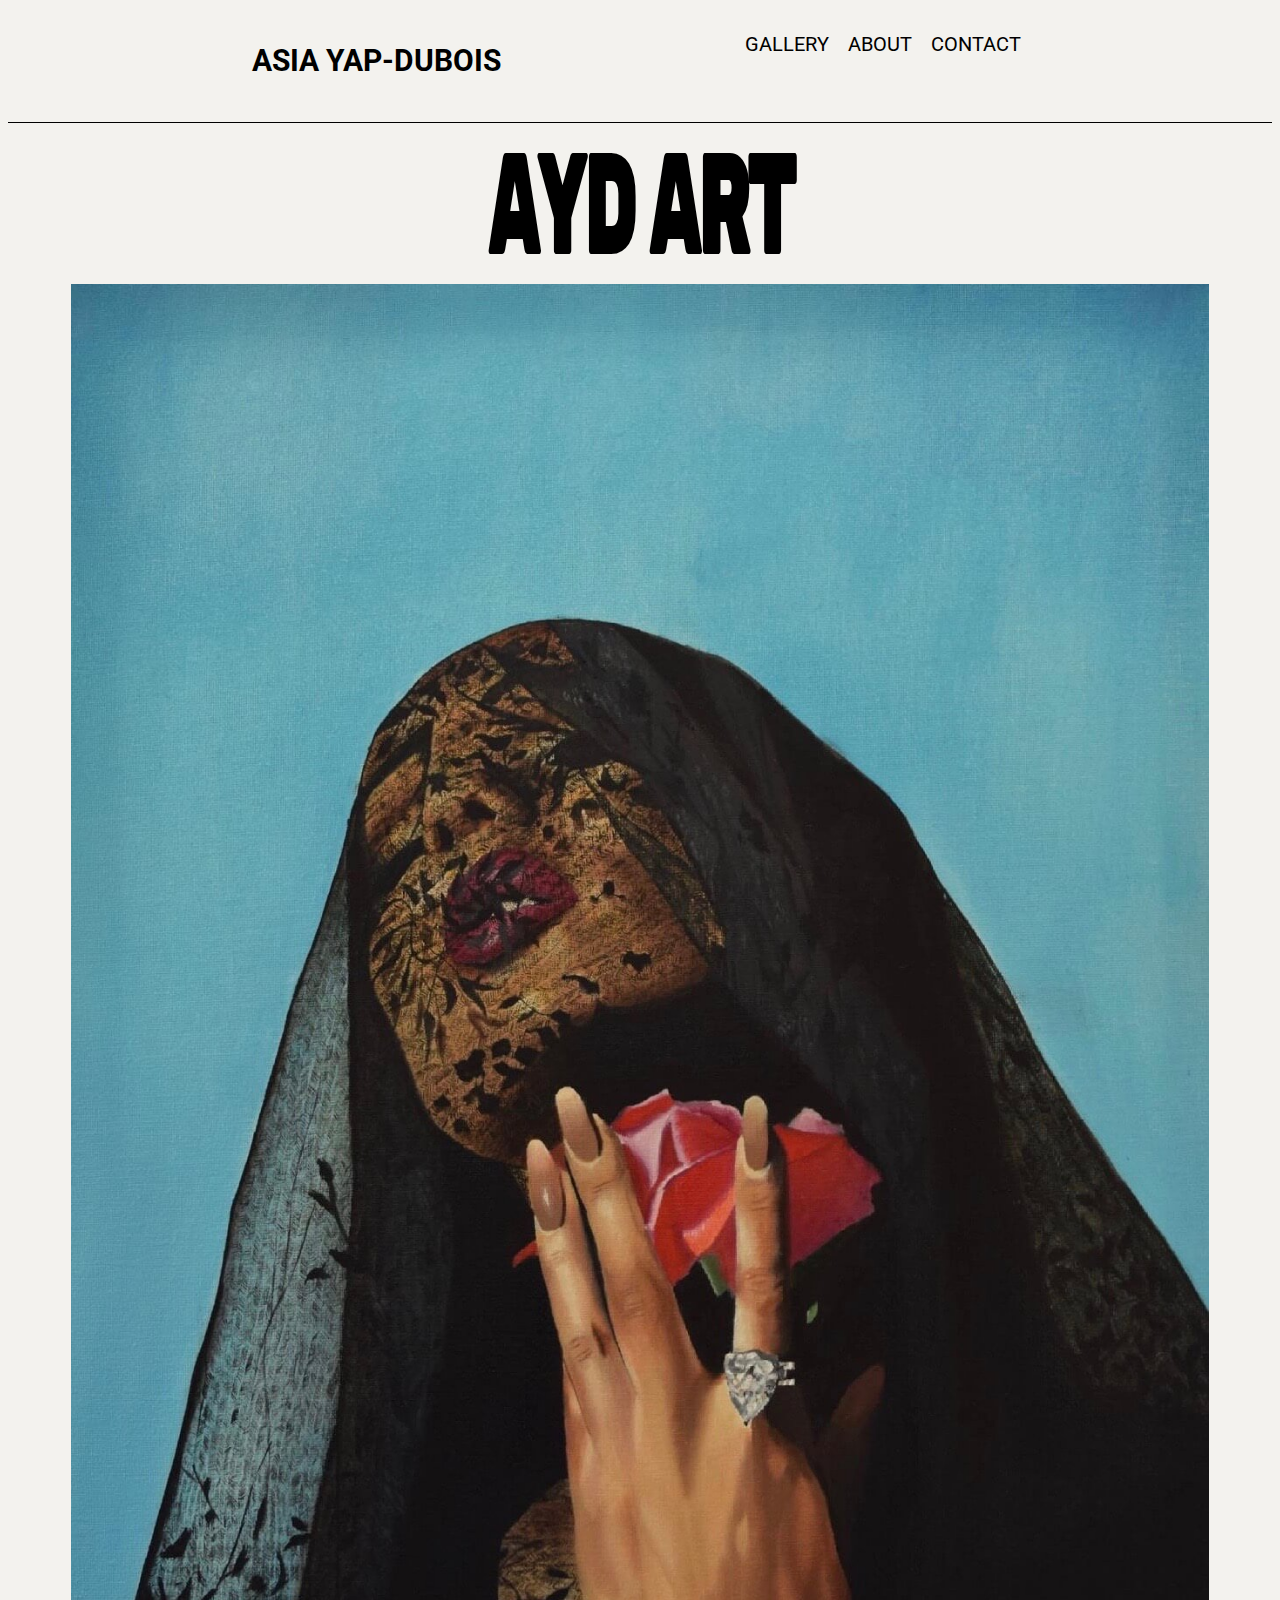
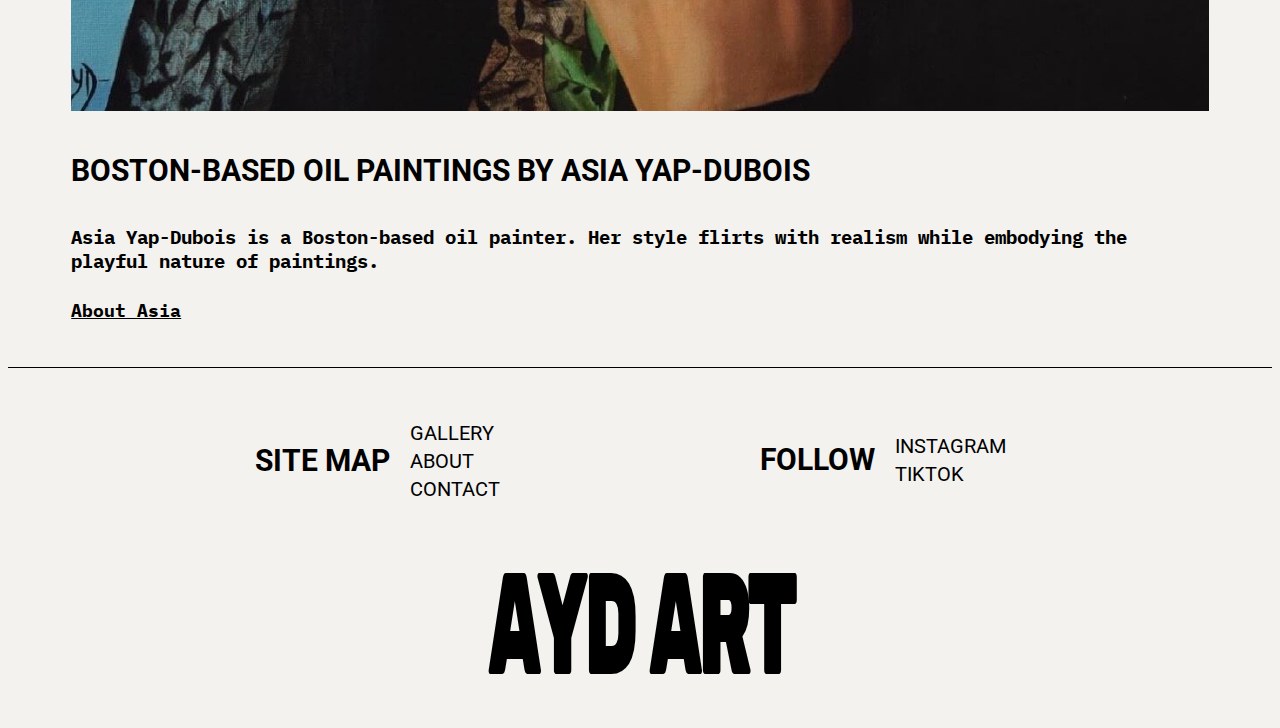
==== commit 347d8dab: "Aligned connect section" ====
--- a/index.html
+++ b/index.html
@@ -58,14 +58,15 @@
     </div>
   </header>
 
-  <!------ MAIN CONTENT ------------>
+  <!--  MAIN CONTENT -->
   <main>
+    
     <section class="about">
       <div class="content-wrapper">
         <h2 class="title">AYD ART</h2>
 
         <div id="avatar" class="container">
-          <img class="main art piece" src="./img/veiled woman.jpg" alt="painting of Veiled Woman">
+          <img class="main art piece" src="./img/veiled-woman.jpg" alt="painting of Veiled Woman">
         </div>
         <div id="about-section">
           <p class="about-me">Boston-based oil paintings by Asia Yap-Dubois</p>
@@ -112,11 +113,12 @@
   </main>
 
 
-  <!------ FOOTER CONTENT ------->
+  <!-- FOOTER CONTENT -->
 
   <footer>
-    <section class="footer-title">
+    <div class="footer-title">
       <h2>AYD ART</h2>
+    </div>
   </footer>
 
 
--- a/css/style.css
+++ b/css/style.css
@@ -194,7 +194,7 @@
 
 .footer-title {
   width: 100%;
-  padding-top: 40px;
+  padding-top: 70px;
   display: flex;
   justify-content: space-around;
 }
@@ -243,16 +243,19 @@
 }
 
 #connect .content-wrapper {
-  width: 90%;
-  /* margin: 25px auto 0 auto; */
+  width: 80%;
+  margin: 25px auto 0 auto;
 }
 
 .connect-left,
 .connect-right {
   display: flex;
+  justify-content: center;
   flex-wrap: wrap;
   align-items: center;
-  width: 30%; 
+  width: 50%; 
+  float:left;
+
 }
 
 .connect-left ul,
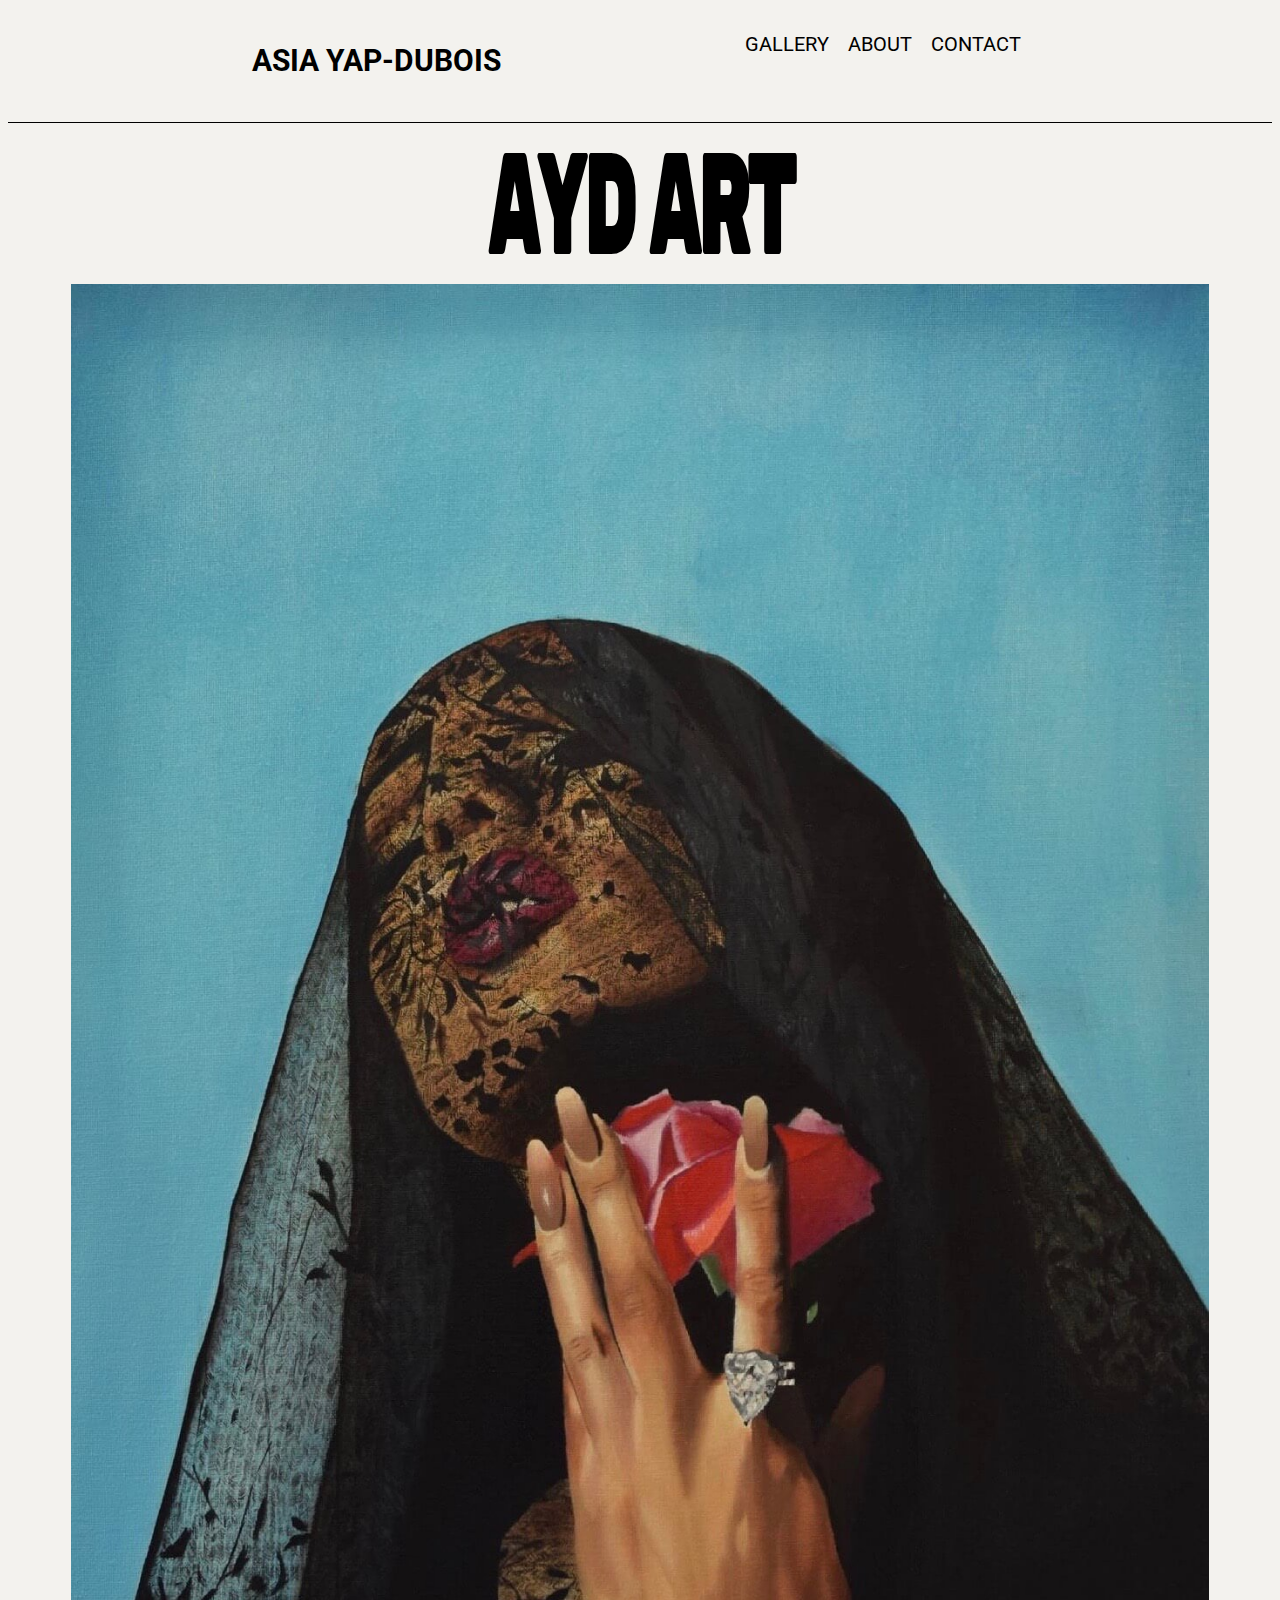
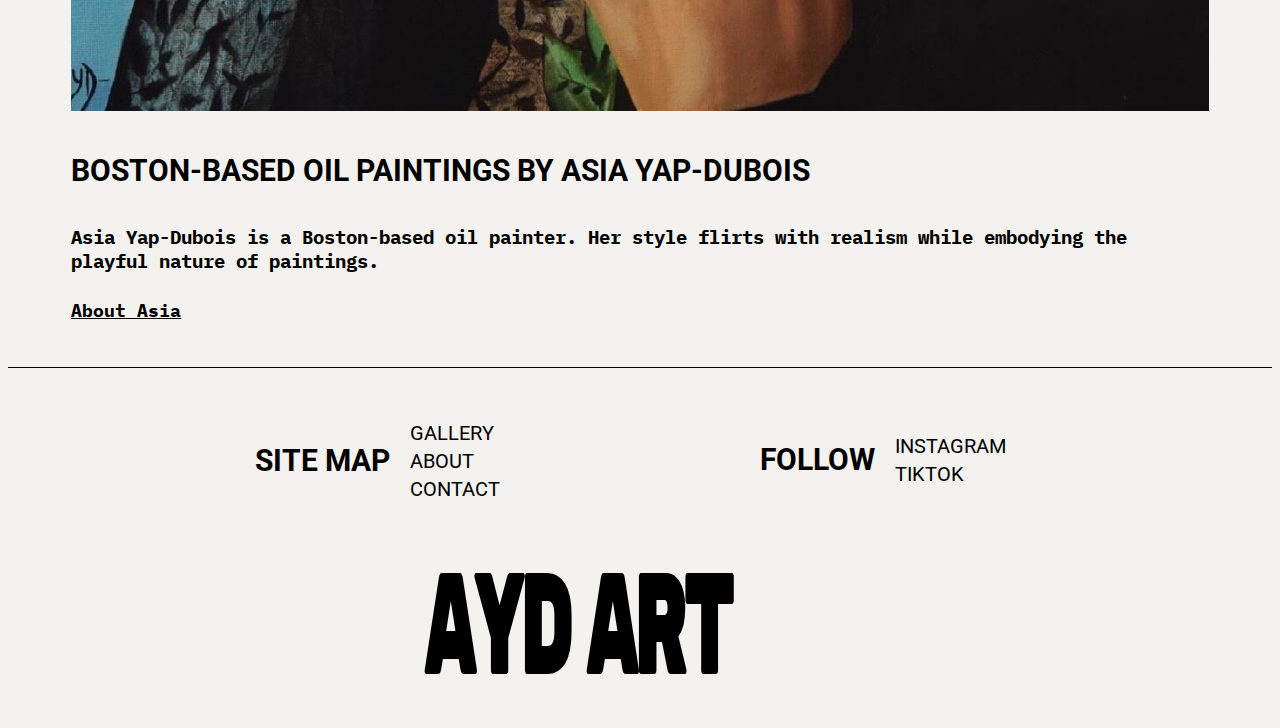
==== commit 9c7844a5: "Edited footer styles" ====
--- a/index.html
+++ b/index.html
@@ -60,7 +60,7 @@
 
   <!--  MAIN CONTENT -->
   <main>
-    
+
     <section class="about">
       <div class="content-wrapper">
         <h2 class="title">AYD ART</h2>
@@ -116,9 +116,13 @@
   <!-- FOOTER CONTENT -->
 
   <footer>
-    <div class="footer-title">
-      <h2>AYD ART</h2>
+
+    <div class="content-wrapper">
+      <div class="footer-title">
+        <h2>AYD ART</h2>
+      </div>
     </div>
+
   </footer>
 
 
--- a/css/style.css
+++ b/css/style.css
@@ -157,8 +157,12 @@
 
 /* ----------------------- Base Header - Footer STYLES ----------------------- */
 
+header,
+footer {
+  margin: 20px 0px;
+}
+
 header {
-  margin: 20px 0px;
   border-bottom: 1.75px solid black;
 }
 
@@ -236,7 +240,7 @@
 
 /* ----- Connect ----- */
 
-#connect  {
+#connect {
   padding: 16px 0;
   margin-bottom: 30px;
   border-top: 1.75px solid black;
@@ -253,9 +257,8 @@
   justify-content: center;
   flex-wrap: wrap;
   align-items: center;
-  width: 50%; 
-  float:left;
-
+  width: 50%;
+  float: left;
 }
 
 .connect-left ul,
